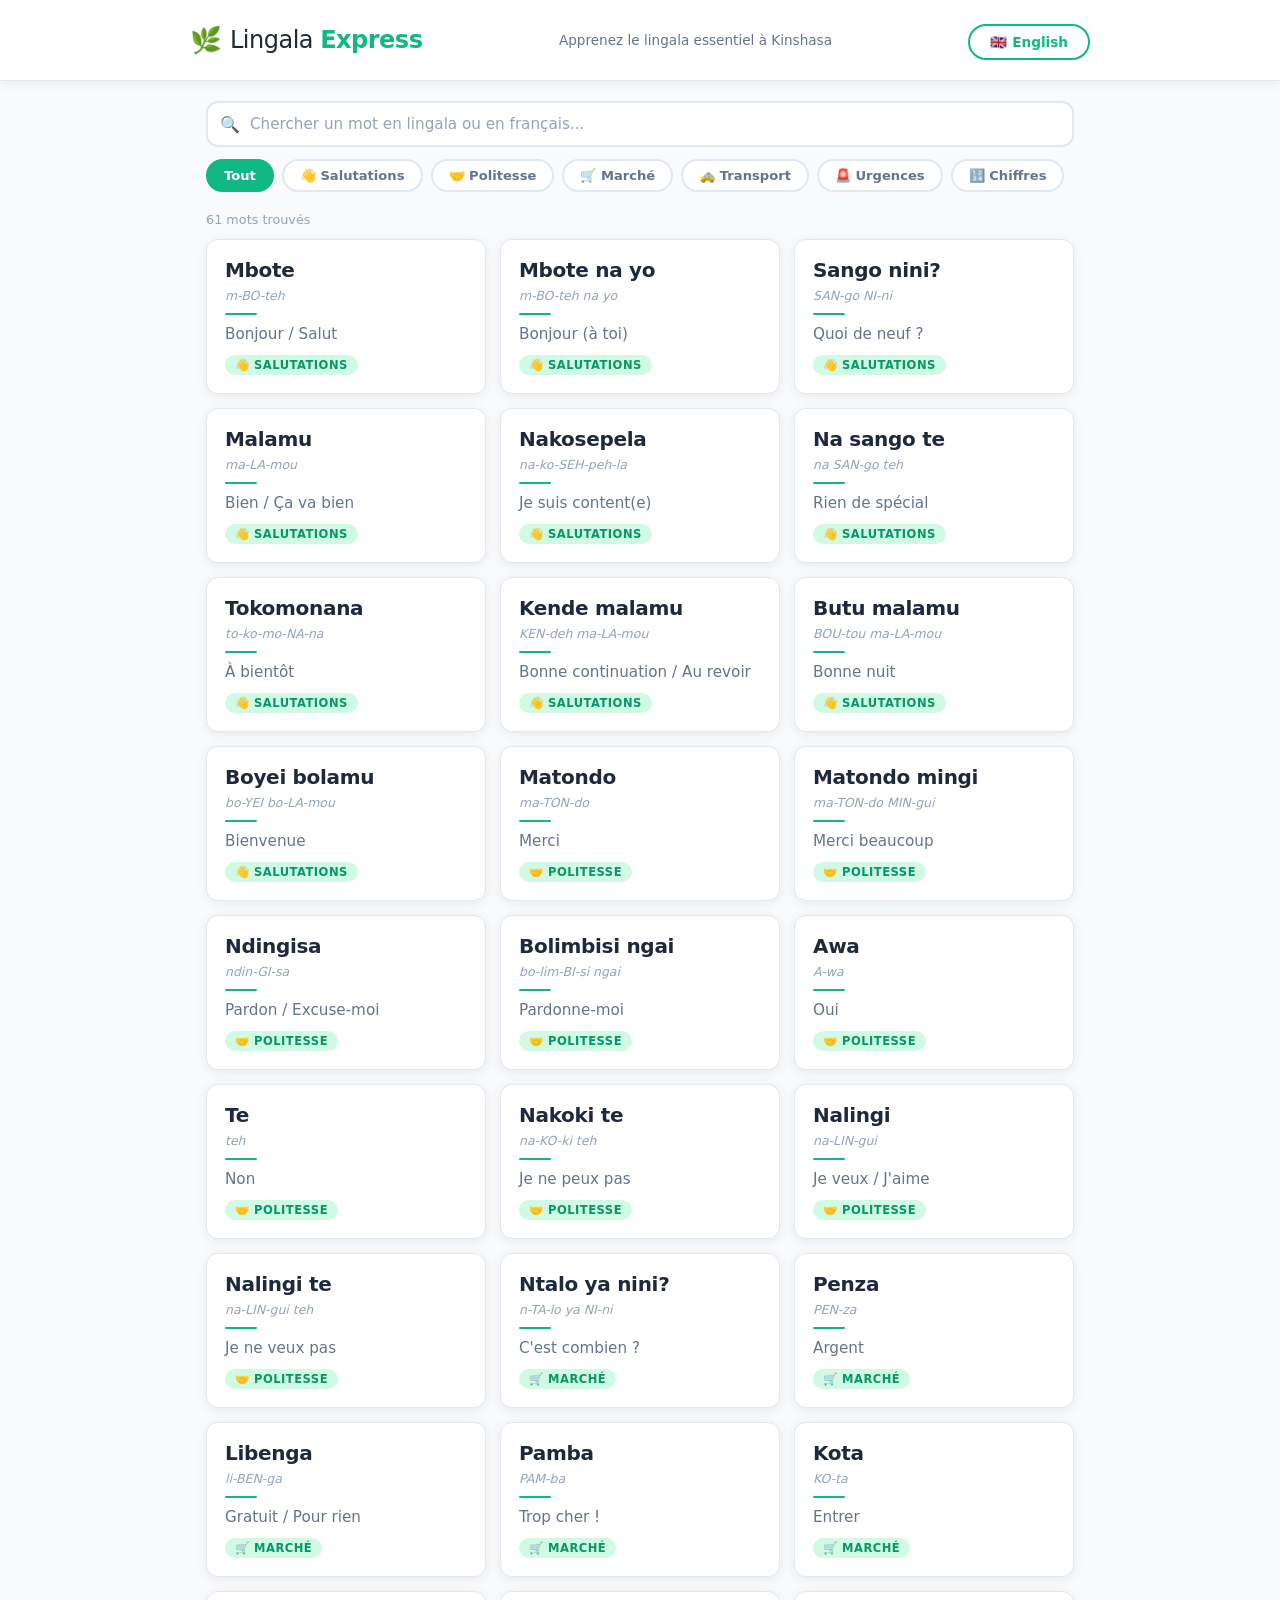
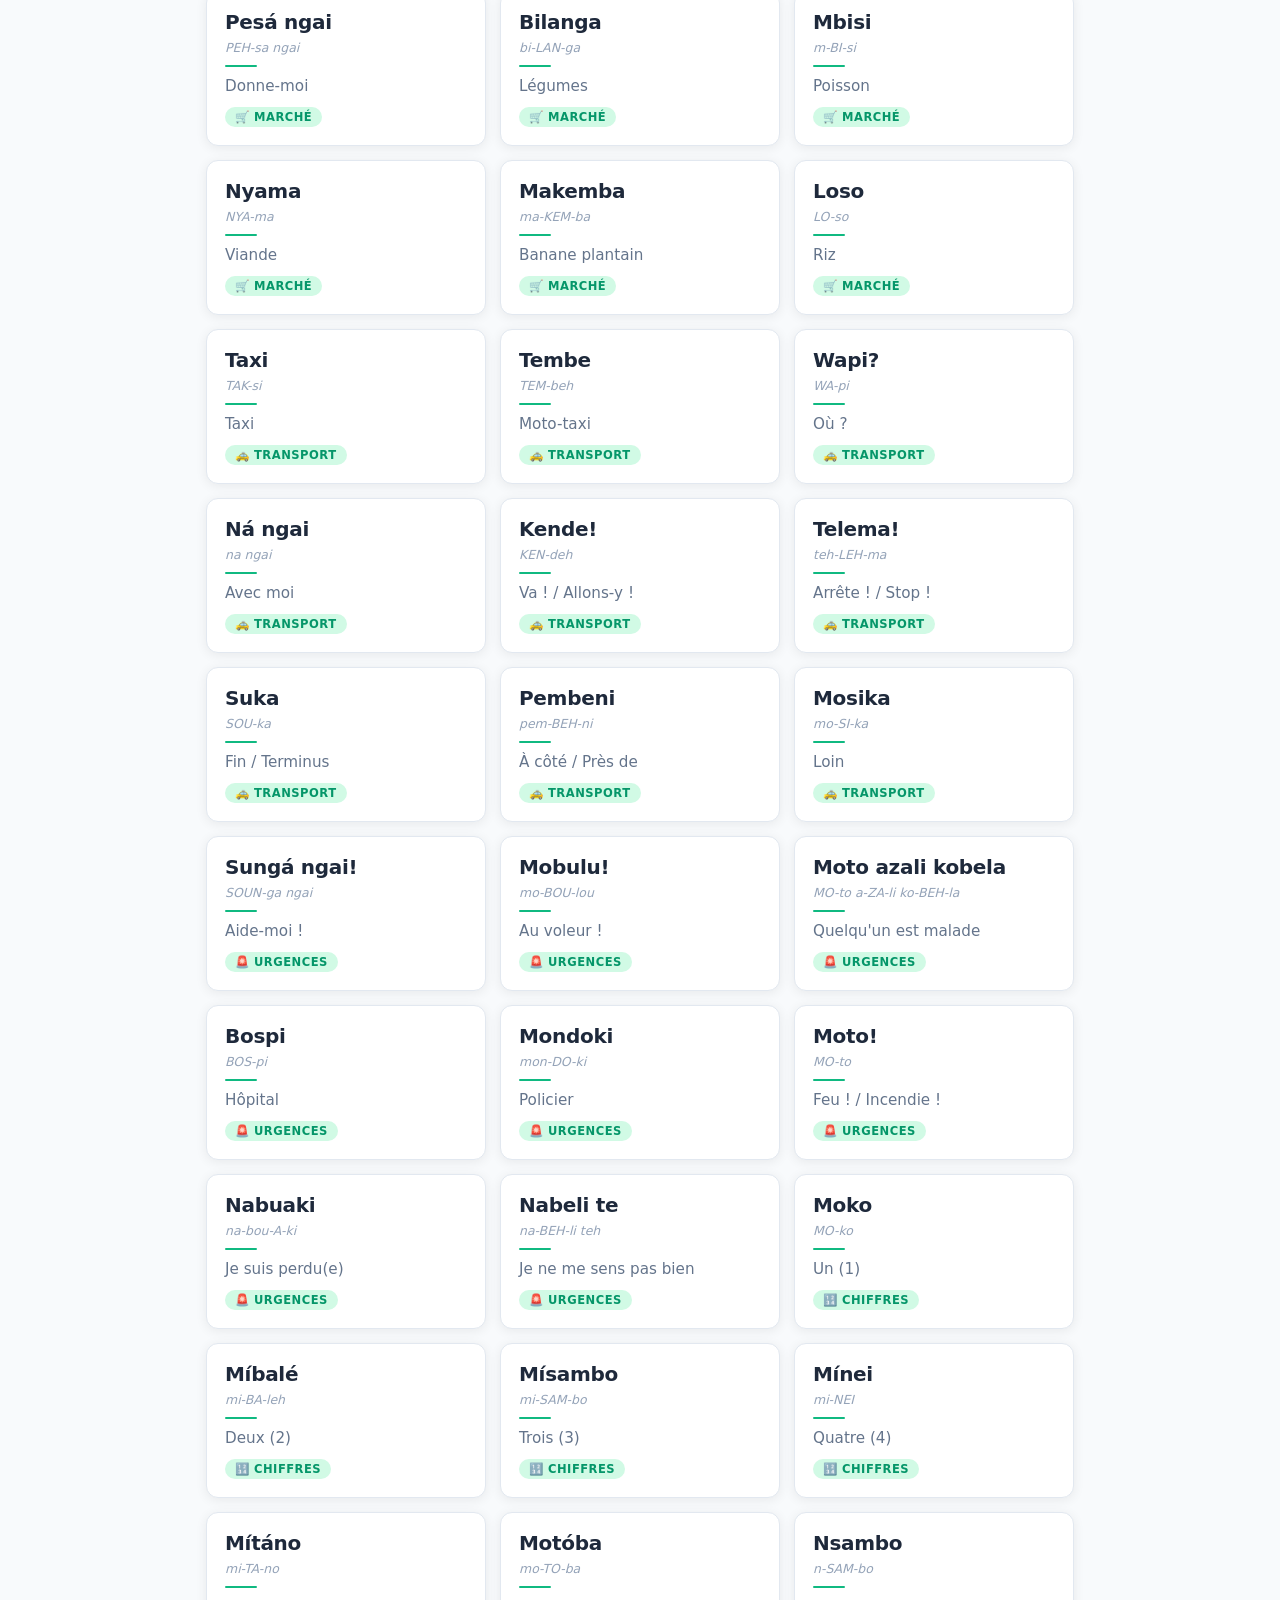
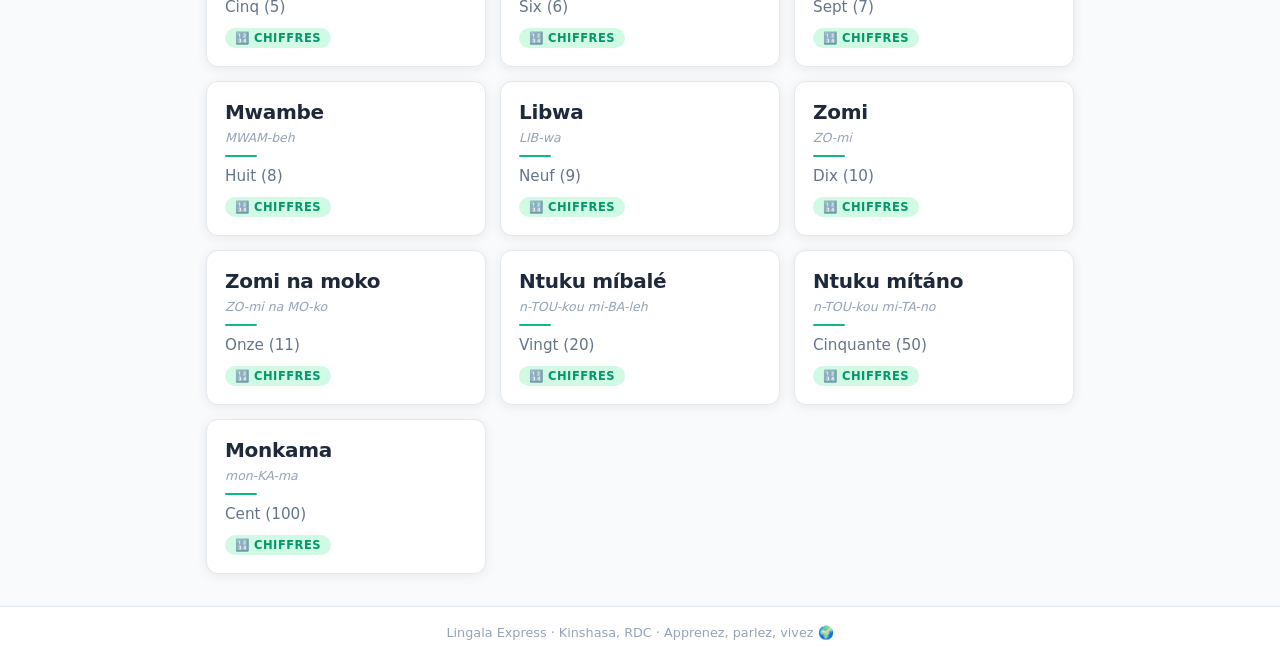
==== index.html @ 42c3144f "Add files via upload" ====
<!DOCTYPE html>
<html lang="fr">
<head>
  <meta charset="UTF-8" />
  <meta name="viewport" content="width=device-width, initial-scale=1.0" />
  <title>Lingala Express</title>
  <link rel="stylesheet" href="style.css" />
</head>
<body>

  <!-- ═══ EN-TÊTE ═══ -->
  <header>
    <div class="header-inner">
      <div class="logo">
        <span class="logo-icon">🌿</span>
        <span class="logo-text">Lingala <strong>Express</strong></span>
      </div>
      <p class="tagline" id="tagline">Apprenez le lingala essentiel à Kinshasa</p>
      <!-- Bouton bascule de langue -->
      <button class="lang-toggle" id="langToggle" onclick="toggleLanguage()">
        <span id="langLabel">🇫🇷 Français</span>
      </button>
    </div>
  </header>

  <!-- ═══ BARRE DE RECHERCHE ═══ -->
  <section class="search-section">
    <div class="search-wrapper">
      <span class="search-icon">🔍</span>
      <input
        type="text"
        id="searchInput"
        placeholder="Chercher un mot en lingala ou en français..."
        oninput="filterCards()"
      />
    </div>
  </section>

  <!-- ═══ FILTRES CATÉGORIES ═══ -->
  <section class="categories-section">
    <div class="categories-scroll">
      <button class="cat-btn active" data-cat="all" onclick="selectCategory(this)">
        Tout
      </button>
      <button class="cat-btn" data-cat="salutations" onclick="selectCategory(this)">
        👋 Salutations
      </button>
      <button class="cat-btn" data-cat="politesse" onclick="selectCategory(this)">
        🤝 Politesse
      </button>
      <button class="cat-btn" data-cat="marche" onclick="selectCategory(this)">
        🛒 Marché
      </button>
      <button class="cat-btn" data-cat="transport" onclick="selectCategory(this)">
        🚕 Transport
      </button>
      <button class="cat-btn" data-cat="urgences" onclick="selectCategory(this)">
        🚨 Urgences
      </button>
      <button class="cat-btn" data-cat="chiffres" onclick="selectCategory(this)">
        🔢 Chiffres
      </button>
    </div>
  </section>

  <!-- ═══ COMPTEUR ═══ -->
  <div class="results-count">
    <span id="resultsCount"></span>
  </div>

  <!-- ═══ GRILLE DE CARTES ═══ -->
  <main>
    <div class="cards-grid" id="cardsGrid">
      <!-- Les cartes sont générées par script.js -->
    </div>

    <!-- Message si aucun résultat -->
    <div class="no-results" id="noResults" style="display:none;">
      <span>😕</span>
      <p id="noResultsText">Aucun mot trouvé. Essayez une autre recherche.</p>
    </div>
  </main>

  <!-- ═══ PIED DE PAGE ═══ -->
  <footer>
    <p id="footerText">Lingala Express · Kinshasa, RDC · Apprenez, parlez, vivez 🌍</p>
  </footer>

  <!-- Scripts (data.js doit être chargé avant script.js) -->
  <script src="data.js"></script>
  <script src="script.js"></script>

</body>
</html>
---- style.css ----
/* ══════════════════════════════════════════════
   style.css — Lingala Express
   Design : moderne, épuré, mobile-first
   Accent : vert émeraude (#10b981)
══════════════════════════════════════════════ */

/* ─── RESET & BASE ─────────────────────────── */
*, *::before, *::after {
  box-sizing: border-box;
  margin: 0;
  padding: 0;
}

:root {
  --green:       #10b981;
  --green-dark:  #059669;
  --green-light: #d1fae5;
  --bg:          #f8fafc;
  --surface:     #ffffff;
  --border:      #e2e8f0;
  --text-main:   #1e293b;
  --text-sub:    #64748b;
  --text-light:  #94a3b8;
  --radius:      12px;
  --shadow:      0 2px 12px rgba(0,0,0,0.07);
  --shadow-hover:0 6px 24px rgba(0,0,0,0.12);
  --font: 'Segoe UI', system-ui, -apple-system, sans-serif;
}

html { font-size: 16px; scroll-behavior: smooth; }

body {
  font-family: var(--font);
  background: var(--bg);
  color: var(--text-main);
  min-height: 100vh;
  display: flex;
  flex-direction: column;
}

/* ─── EN-TÊTE ───────────────────────────────── */
header {
  background: var(--surface);
  border-bottom: 1px solid var(--border);
  padding: 20px 16px;
  position: sticky;
  top: 0;
  z-index: 100;
  box-shadow: var(--shadow);
}

.header-inner {
  max-width: 900px;
  margin: 0 auto;
  display: flex;
  flex-direction: column;
  align-items: center;
  gap: 8px;
}

.logo {
  display: flex;
  align-items: center;
  gap: 8px;
}

.logo-icon { font-size: 1.6rem; }

.logo-text {
  font-size: 1.5rem;
  color: var(--text-main);
  letter-spacing: -0.5px;
}

.logo-text strong { color: var(--green); }

.tagline {
  font-size: 0.85rem;
  color: var(--text-sub);
  text-align: center;
}

/* Bouton bascule langue */
.lang-toggle {
  margin-top: 4px;
  padding: 8px 20px;
  border: 2px solid var(--green);
  border-radius: 999px;
  background: transparent;
  color: var(--green);
  font-size: 0.85rem;
  font-weight: 600;
  cursor: pointer;
  transition: all 0.2s ease;
  font-family: var(--font);
}

.lang-toggle:hover {
  background: var(--green);
  color: white;
}

/* ─── RECHERCHE ─────────────────────────────── */
.search-section {
  padding: 20px 16px 12px;
  max-width: 900px;
  margin: 0 auto;
  width: 100%;
}

.search-wrapper {
  position: relative;
  display: flex;
  align-items: center;
}

.search-icon {
  position: absolute;
  left: 14px;
  font-size: 1rem;
  pointer-events: none;
}

#searchInput {
  width: 100%;
  padding: 12px 16px 12px 42px;
  border: 2px solid var(--border);
  border-radius: var(--radius);
  font-size: 0.95rem;
  font-family: var(--font);
  color: var(--text-main);
  background: var(--surface);
  transition: border-color 0.2s;
  outline: none;
}

#searchInput::placeholder { color: var(--text-light); }

#searchInput:focus { border-color: var(--green); }

/* ─── CATÉGORIES ────────────────────────────── */
.categories-section {
  padding: 0 16px 16px;
  max-width: 900px;
  margin: 0 auto;
  width: 100%;
}

.categories-scroll {
  display: flex;
  gap: 8px;
  overflow-x: auto;
  padding-bottom: 4px;
  scrollbar-width: none;
}

.categories-scroll::-webkit-scrollbar { display: none; }

.cat-btn {
  padding: 7px 16px;
  border: 2px solid var(--border);
  border-radius: 999px;
  background: var(--surface);
  color: var(--text-sub);
  font-size: 0.82rem;
  font-weight: 600;
  cursor: pointer;
  white-space: nowrap;
  transition: all 0.2s ease;
  font-family: var(--font);
  flex-shrink: 0;
}

.cat-btn:hover {
  border-color: var(--green);
  color: var(--green);
}

.cat-btn.active {
  background: var(--green);
  border-color: var(--green);
  color: white;
}

/* ─── COMPTEUR RÉSULTATS ────────────────────── */
.results-count {
  max-width: 900px;
  margin: 0 auto;
  width: 100%;
  padding: 0 16px 12px;
  font-size: 0.8rem;
  color: var(--text-light);
}

/* ─── GRILLE DE CARTES ──────────────────────── */
main {
  flex: 1;
  padding: 0 16px 32px;
  max-width: 900px;
  margin: 0 auto;
  width: 100%;
}

.cards-grid {
  display: grid;
  grid-template-columns: repeat(auto-fill, minmax(250px, 1fr));
  gap: 14px;
}

/* ─── CARTE ─────────────────────────────────── */
.card {
  background: var(--surface);
  border: 1px solid var(--border);
  border-radius: var(--radius);
  padding: 18px;
  box-shadow: var(--shadow);
  transition: transform 0.18s ease, box-shadow 0.18s ease;
  cursor: default;
  display: flex;
  flex-direction: column;
  gap: 6px;
}

.card:hover {
  transform: translateY(-3px);
  box-shadow: var(--shadow-hover);
}

.card-lingala {
  font-size: 1.25rem;
  font-weight: 700;
  color: var(--text-main);
  letter-spacing: -0.3px;
}

.card-phonetic {
  font-size: 0.78rem;
  color: var(--text-light);
  font-style: italic;
}

.card-divider {
  width: 32px;
  height: 2px;
  background: var(--green);
  border-radius: 2px;
  margin: 4px 0;
}

.card-translation {
  font-size: 0.95rem;
  color: var(--text-sub);
  font-weight: 500;
}

.card-category-badge {
  display: inline-block;
  margin-top: 6px;
  padding: 3px 10px;
  background: var(--green-light);
  color: var(--green-dark);
  border-radius: 999px;
  font-size: 0.72rem;
  font-weight: 600;
  text-transform: uppercase;
  letter-spacing: 0.5px;
  width: fit-content;
}

/* ─── AUCUN RÉSULTAT ────────────────────────── */
.no-results {
  text-align: center;
  padding: 60px 20px;
  color: var(--text-light);
  display: flex;
  flex-direction: column;
  align-items: center;
  gap: 12px;
}

.no-results span { font-size: 2.5rem; }
.no-results p { font-size: 0.95rem; }

/* ─── PIED DE PAGE ──────────────────────────── */
footer {
  background: var(--surface);
  border-top: 1px solid var(--border);
  text-align: center;
  padding: 18px 16px;
  font-size: 0.8rem;
  color: var(--text-light);
}

/* ─── RESPONSIVE ────────────────────────────── */
@media (max-width: 480px) {
  .logo-text { font-size: 1.3rem; }

  .cards-grid {
    grid-template-columns: 1fr;
  }

  .card-lingala { font-size: 1.1rem; }
}

@media (min-width: 640px) {
  .header-inner {
    flex-direction: row;
    justify-content: space-between;
    flex-wrap: wrap;
    gap: 12px;
  }

  .tagline { text-align: left; }
}
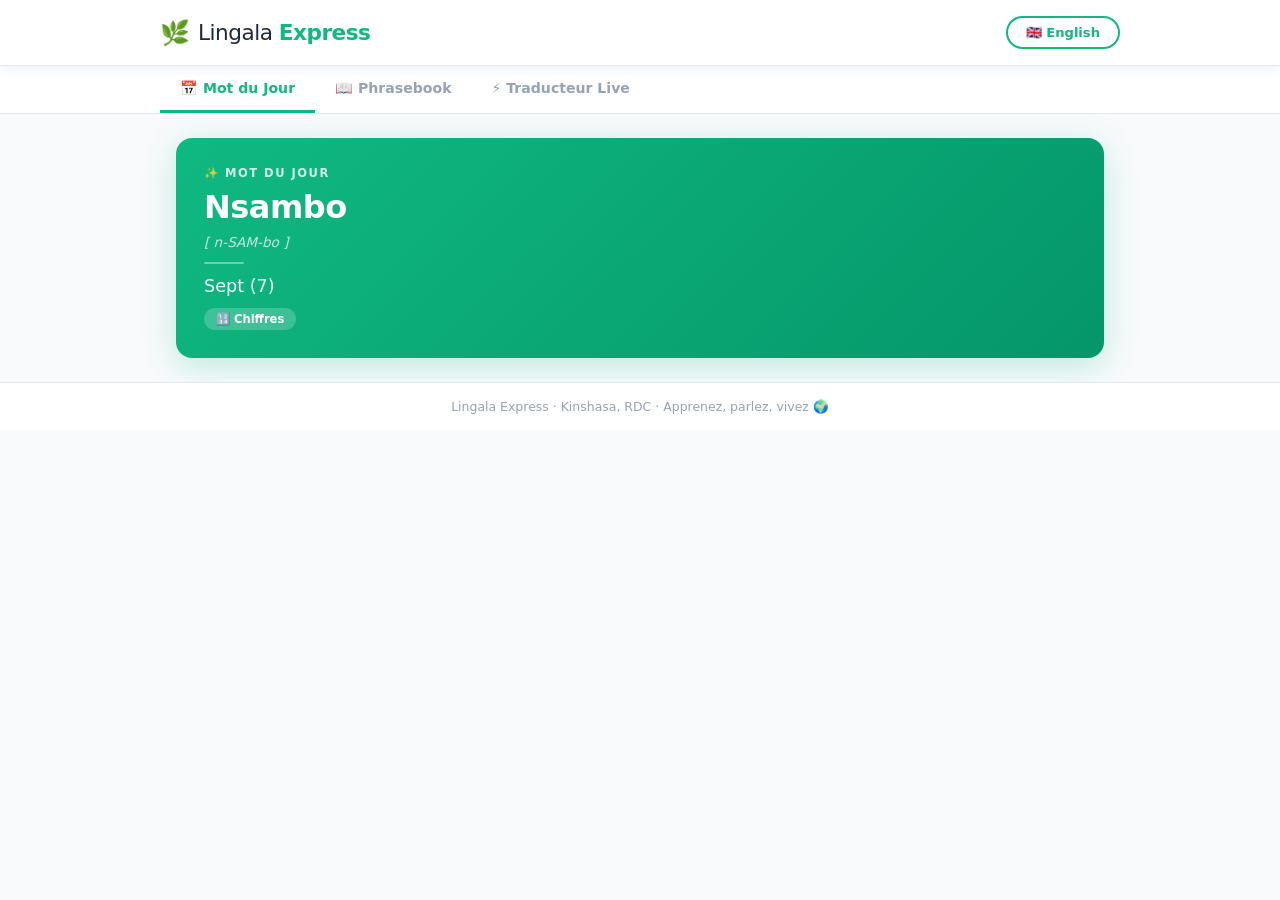
==== commit ed41dc33: "Add files via upload" ====
--- a/index.html
+++ b/index.html
@@ -15,78 +15,131 @@
         <span class="logo-icon">🌿</span>
         <span class="logo-text">Lingala <strong>Express</strong></span>
       </div>
-      <p class="tagline" id="tagline">Apprenez le lingala essentiel à Kinshasa</p>
-      <!-- Bouton bascule de langue -->
-      <button class="lang-toggle" id="langToggle" onclick="toggleLanguage()">
-        <span id="langLabel">🇫🇷 Français</span>
+      <button class="lang-toggle" onclick="toggleLanguage()">
+        <span id="langLabel">🇬🇧 English</span>
       </button>
     </div>
   </header>
 
-  <!-- ═══ BARRE DE RECHERCHE ═══ -->
-  <section class="search-section">
-    <div class="search-wrapper">
-      <span class="search-icon">🔍</span>
-      <input
-        type="text"
-        id="searchInput"
-        placeholder="Chercher un mot en lingala ou en français..."
-        oninput="filterCards()"
-      />
+  <!-- ═══ NAVIGATION PAR ONGLETS ═══ -->
+  <div class="tabs-bar">
+    <div class="tabs-inner">
+      <button class="tab-btn active" id="tab-wod"    onclick="switchTab('wod', this)">📅 Mot du Jour</button>
+      <button class="tab-btn"        id="tab-phrase" onclick="switchTab('phrase', this)">📖 Phrasebook</button>
+      <button class="tab-btn"        id="tab-trad"   onclick="switchTab('trad', this)">⚡ Traducteur Live</button>
     </div>
-  </section>
-
-  <!-- ═══ FILTRES CATÉGORIES ═══ -->
-  <section class="categories-section">
-    <div class="categories-scroll">
-      <button class="cat-btn active" data-cat="all" onclick="selectCategory(this)">
-        Tout
-      </button>
-      <button class="cat-btn" data-cat="salutations" onclick="selectCategory(this)">
-        👋 Salutations
-      </button>
-      <button class="cat-btn" data-cat="politesse" onclick="selectCategory(this)">
-        🤝 Politesse
-      </button>
-      <button class="cat-btn" data-cat="marche" onclick="selectCategory(this)">
-        🛒 Marché
-      </button>
-      <button class="cat-btn" data-cat="transport" onclick="selectCategory(this)">
-        🚕 Transport
-      </button>
-      <button class="cat-btn" data-cat="urgences" onclick="selectCategory(this)">
-        🚨 Urgences
-      </button>
-      <button class="cat-btn" data-cat="chiffres" onclick="selectCategory(this)">
-        🔢 Chiffres
-      </button>
-    </div>
-  </section>
-
-  <!-- ═══ COMPTEUR ═══ -->
-  <div class="results-count">
-    <span id="resultsCount"></span>
   </div>
 
-  <!-- ═══ GRILLE DE CARTES ═══ -->
-  <main>
-    <div class="cards-grid" id="cardsGrid">
-      <!-- Les cartes sont générées par script.js -->
+  <!-- ═══ ONGLET 1 : MOT DU JOUR ═══ -->
+  <div class="tab-content active" id="content-wod">
+    <div class="wod-section">
+      <div class="wod-card" id="wodCard">
+        <!-- Rempli par script.js -->
+      </div>
     </div>
+  </div>
 
-    <!-- Message si aucun résultat -->
-    <div class="no-results" id="noResults" style="display:none;">
-      <span>😕</span>
-      <p id="noResultsText">Aucun mot trouvé. Essayez une autre recherche.</p>
+  <!-- ═══ ONGLET 2 : PHRASEBOOK ═══ -->
+  <div class="tab-content" id="content-phrase">
+    <section class="search-section">
+      <div class="search-wrapper">
+        <span class="search-icon">🔍</span>
+        <input type="text" id="searchInput"
+          placeholder="Chercher un mot en lingala ou en français..."
+          oninput="filterCards()" />
+      </div>
+    </section>
+
+    <section class="categories-section">
+      <div class="categories-scroll">
+        <button class="cat-btn active" data-cat="all"         onclick="selectCategory(this)">Tout</button>
+        <button class="cat-btn"        data-cat="salutations" onclick="selectCategory(this)">👋 Salutations</button>
+        <button class="cat-btn"        data-cat="politesse"   onclick="selectCategory(this)">🤝 Politesse</button>
+        <button class="cat-btn"        data-cat="marche"      onclick="selectCategory(this)">🛒 Marché</button>
+        <button class="cat-btn"        data-cat="transport"   onclick="selectCategory(this)">🚕 Transport</button>
+        <button class="cat-btn"        data-cat="urgences"    onclick="selectCategory(this)">🚨 Urgences</button>
+        <button class="cat-btn"        data-cat="chiffres"    onclick="selectCategory(this)">🔢 Chiffres</button>
+      </div>
+    </section>
+
+    <div class="results-count"><span id="resultsCount"></span></div>
+
+    <main>
+      <div class="cards-grid" id="cardsGrid"></div>
+      <div class="no-results" id="noResults" style="display:none;">
+        <span>😕</span>
+        <p id="noResultsText">Aucun mot trouvé. Essayez une autre recherche.</p>
+      </div>
+    </main>
+  </div>
+
+  <!-- ═══ ONGLET 3 : TRADUCTEUR LIVE ═══ -->
+  <div class="tab-content" id="content-trad">
+    <div class="translator-section">
+      <div class="translator-card">
+
+        <div class="translator-header">
+          <h2 id="tradTitle">⚡ Traducteur en direct → Lingala</h2>
+          <span class="api-badge">MyMemory API</span>
+        </div>
+
+        <div class="translator-controls">
+          <div class="lang-select-group">
+            <label id="tradLangLabel">Traduire depuis :</label>
+            <select class="lang-select" id="sourceLang">
+              <option value="fr">Français</option>
+              <option value="en">English</option>
+            </select>
+          </div>
+        </div>
+
+        <div class="translator-input-row">
+          <input type="text" id="translateInput"
+            placeholder="Entrez un mot ou une phrase..."
+            onkeydown="if(event.key==='Enter') translate()" />
+          <button class="btn-translate" id="translateBtn" onclick="translate()">
+            <span id="translateBtnText">Traduire</span>
+          </button>
+        </div>
+
+        <!-- Spinner de chargement -->
+        <div class="spinner-wrap" id="spinnerWrap">
+          <div class="spinner"></div>
+          <span id="loadingText">Interrogation de MyMemory API...</span>
+        </div>
+
+        <!-- Résultat -->
+        <div class="translation-result" id="translationResult">
+          <div class="result-box" id="resultBox">
+            <div class="result-label" id="resultLabel">Traduction en lingala</div>
+            <div id="resultContent"></div>
+            <div class="result-meta" id="resultMeta"></div>
+          </div>
+        </div>
+
+        <!-- Note sur la source API -->
+        <div class="api-info" id="apiInfo">
+          <strong>Source :</strong> MyMemory (mymemory.translated.net) — dictionnaire collaboratif multilingue.
+          Les traductions proviennent de mémoires de traduction humaines.
+          <br>⚠️ La qualité peut varier pour des mots très spécifiques ou du jargon local.
+        </div>
+
+        <!-- Historique -->
+        <div class="history-section" id="historySection" style="display:none;">
+          <div class="history-title" id="historyTitle">Traductions récentes</div>
+          <div class="history-list" id="historyList"></div>
+        </div>
+
+      </div>
     </div>
-  </main>
+  </div>
 
   <!-- ═══ PIED DE PAGE ═══ -->
   <footer>
     <p id="footerText">Lingala Express · Kinshasa, RDC · Apprenez, parlez, vivez 🌍</p>
   </footer>
 
-  <!-- Scripts (data.js doit être chargé avant script.js) -->
+  <!-- Scripts : data.js doit être chargé avant script.js -->
   <script src="data.js"></script>
   <script src="script.js"></script>
 
--- a/style.css
+++ b/style.css
@@ -1,29 +1,30 @@
 /* ══════════════════════════════════════════════
-   style.css — Lingala Express
+   style.css — Lingala Express v2
    Design : moderne, épuré, mobile-first
-   Accent : vert émeraude (#10b981)
+   Accent : vert émeraude + bleu pour le traducteur
 ══════════════════════════════════════════════ */
 
-/* ─── RESET & BASE ─────────────────────────── */
-*, *::before, *::after {
-  box-sizing: border-box;
-  margin: 0;
-  padding: 0;
-}
+/* ─── RESET & VARIABLES ─────────────────────── */
+*, *::before, *::after { box-sizing: border-box; margin: 0; padding: 0; }
 
 :root {
-  --green:       #10b981;
-  --green-dark:  #059669;
-  --green-light: #d1fae5;
-  --bg:          #f8fafc;
-  --surface:     #ffffff;
-  --border:      #e2e8f0;
-  --text-main:   #1e293b;
-  --text-sub:    #64748b;
-  --text-light:  #94a3b8;
-  --radius:      12px;
-  --shadow:      0 2px 12px rgba(0,0,0,0.07);
-  --shadow-hover:0 6px 24px rgba(0,0,0,0.12);
+  --green:        #10b981;
+  --green-dark:   #059669;
+  --green-light:  #d1fae5;
+  --blue:         #3b82f6;
+  --blue-light:   #dbeafe;
+  --amber-light:  #fef3c7;
+  --bg:           #f8fafc;
+  --surface:      #ffffff;
+  --border:       #e2e8f0;
+  --text-main:    #1e293b;
+  --text-sub:     #64748b;
+  --text-light:   #94a3b8;
+  --red:          #ef4444;
+  --red-light:    #fee2e2;
+  --radius:       12px;
+  --shadow:       0 2px 12px rgba(0,0,0,0.07);
+  --shadow-hover: 0 6px 24px rgba(0,0,0,0.12);
   --font: 'Segoe UI', system-ui, -apple-system, sans-serif;
 }
 
@@ -42,85 +43,119 @@
 header {
   background: var(--surface);
   border-bottom: 1px solid var(--border);
-  padding: 20px 16px;
+  padding: 16px;
   position: sticky;
   top: 0;
   z-index: 100;
   box-shadow: var(--shadow);
 }
-
 .header-inner {
-  max-width: 900px;
-  margin: 0 auto;
-  display: flex;
-  flex-direction: column;
-  align-items: center;
-  gap: 8px;
-}
-
-.logo {
-  display: flex;
-  align-items: center;
-  gap: 8px;
-}
-
-.logo-icon { font-size: 1.6rem; }
-
-.logo-text {
-  font-size: 1.5rem;
-  color: var(--text-main);
-  letter-spacing: -0.5px;
-}
-
+  max-width: 960px;
+  margin: 0 auto;
+  display: flex;
+  align-items: center;
+  justify-content: space-between;
+  gap: 12px;
+  flex-wrap: wrap;
+}
+.logo { display: flex; align-items: center; gap: 8px; }
+.logo-icon { font-size: 1.5rem; }
+.logo-text { font-size: 1.35rem; color: var(--text-main); letter-spacing: -0.5px; }
 .logo-text strong { color: var(--green); }
 
-.tagline {
-  font-size: 0.85rem;
-  color: var(--text-sub);
-  text-align: center;
-}
-
-/* Bouton bascule langue */
 .lang-toggle {
-  margin-top: 4px;
-  padding: 8px 20px;
+  padding: 7px 18px;
   border: 2px solid var(--green);
   border-radius: 999px;
   background: transparent;
   color: var(--green);
-  font-size: 0.85rem;
+  font-size: 0.82rem;
+  font-weight: 700;
+  cursor: pointer;
+  transition: all 0.2s;
+  font-family: var(--font);
+  white-space: nowrap;
+}
+.lang-toggle:hover { background: var(--green); color: white; }
+
+/* ─── NAVIGATION PAR ONGLETS ────────────────── */
+.tabs-bar {
+  background: var(--surface);
+  border-bottom: 1px solid var(--border);
+  padding: 0 16px;
+}
+.tabs-inner {
+  max-width: 960px;
+  margin: 0 auto;
+  display: flex;
+}
+.tab-btn {
+  padding: 14px 20px;
+  border: none;
+  border-bottom: 3px solid transparent;
+  background: transparent;
+  color: var(--text-light);
+  font-size: 0.88rem;
   font-weight: 600;
   cursor: pointer;
-  transition: all 0.2s ease;
-  font-family: var(--font);
-}
-
-.lang-toggle:hover {
-  background: var(--green);
+  transition: all 0.2s;
+  font-family: var(--font);
+  white-space: nowrap;
+}
+.tab-btn:hover { color: var(--text-sub); }
+.tab-btn.active { color: var(--green); border-bottom-color: var(--green); }
+
+/* ─── VISIBILITÉ DES ONGLETS ────────────────── */
+.tab-content { display: none; }
+.tab-content.active { display: block; }
+
+/* ─── MOT DU JOUR ───────────────────────────── */
+.wod-section {
+  max-width: 960px;
+  margin: 24px auto;
+  padding: 0 16px;
+}
+.wod-card {
+  background: linear-gradient(135deg, var(--green) 0%, var(--green-dark) 100%);
+  border-radius: 16px;
+  padding: 28px;
   color: white;
-}
-
-/* ─── RECHERCHE ─────────────────────────────── */
+  display: flex;
+  flex-direction: column;
+  gap: 8px;
+  box-shadow: 0 8px 32px rgba(16,185,129,0.25);
+}
+.wod-label {
+  font-size: 0.72rem;
+  font-weight: 700;
+  letter-spacing: 1.5px;
+  text-transform: uppercase;
+  opacity: 0.8;
+}
+.wod-lingala  { font-size: 2rem; font-weight: 800; letter-spacing: -0.5px; }
+.wod-phonetic { font-size: 0.85rem; opacity: 0.75; font-style: italic; }
+.wod-divider  { width: 40px; height: 2px; background: rgba(255,255,255,0.4); border-radius: 2px; margin: 4px 0; }
+.wod-translation { font-size: 1.1rem; font-weight: 500; opacity: 0.95; }
+.wod-category {
+  display: inline-block;
+  margin-top: 4px;
+  padding: 4px 12px;
+  background: rgba(255,255,255,0.2);
+  border-radius: 999px;
+  font-size: 0.72rem;
+  font-weight: 700;
+  width: fit-content;
+}
+
+/* ─── PHRASEBOOK — RECHERCHE ────────────────── */
 .search-section {
   padding: 20px 16px 12px;
-  max-width: 900px;
+  max-width: 960px;
   margin: 0 auto;
   width: 100%;
 }
-
-.search-wrapper {
-  position: relative;
-  display: flex;
-  align-items: center;
-}
-
-.search-icon {
-  position: absolute;
-  left: 14px;
-  font-size: 1rem;
-  pointer-events: none;
-}
-
+.search-wrapper { position: relative; display: flex; align-items: center; }
+.search-icon { position: absolute; left: 14px; font-size: 1rem; pointer-events: none; }
 #searchInput {
   width: 100%;
   padding: 12px 16px 12px 42px;
@@ -130,22 +165,19 @@
   font-family: var(--font);
   color: var(--text-main);
   background: var(--surface);
+  outline: none;
   transition: border-color 0.2s;
-  outline: none;
-}
-
+}
 #searchInput::placeholder { color: var(--text-light); }
-
 #searchInput:focus { border-color: var(--green); }
 
-/* ─── CATÉGORIES ────────────────────────────── */
+/* ─── PHRASEBOOK — CATÉGORIES ───────────────── */
 .categories-section {
-  padding: 0 16px 16px;
-  max-width: 900px;
+  padding: 0 16px 14px;
+  max-width: 960px;
   margin: 0 auto;
   width: 100%;
 }
-
 .categories-scroll {
   display: flex;
   gap: 8px;
@@ -153,9 +185,7 @@
   padding-bottom: 4px;
   scrollbar-width: none;
 }
-
 .categories-scroll::-webkit-scrollbar { display: none; }
-
 .cat-btn {
   padding: 7px 16px;
   border: 2px solid var(--border);
@@ -166,108 +196,65 @@
   font-weight: 600;
   cursor: pointer;
   white-space: nowrap;
-  transition: all 0.2s ease;
+  transition: all 0.2s;
   font-family: var(--font);
   flex-shrink: 0;
 }
-
-.cat-btn:hover {
-  border-color: var(--green);
-  color: var(--green);
-}
-
-.cat-btn.active {
-  background: var(--green);
-  border-color: var(--green);
-  color: white;
-}
-
-/* ─── COMPTEUR RÉSULTATS ────────────────────── */
+.cat-btn:hover  { border-color: var(--green); color: var(--green); }
+.cat-btn.active { background: var(--green); border-color: var(--green); color: white; }
+
 .results-count {
-  max-width: 900px;
+  max-width: 960px;
   margin: 0 auto;
   width: 100%;
-  padding: 0 16px 12px;
-  font-size: 0.8rem;
+  padding: 0 16px 10px;
+  font-size: 0.78rem;
   color: var(--text-light);
 }
 
-/* ─── GRILLE DE CARTES ──────────────────────── */
+/* ─── PHRASEBOOK — GRILLE DE CARTES ─────────── */
 main {
   flex: 1;
-  padding: 0 16px 32px;
-  max-width: 900px;
+  padding: 0 16px 40px;
+  max-width: 960px;
   margin: 0 auto;
   width: 100%;
 }
-
 .cards-grid {
   display: grid;
-  grid-template-columns: repeat(auto-fill, minmax(250px, 1fr));
+  grid-template-columns: repeat(auto-fill, minmax(240px, 1fr));
   gap: 14px;
 }
-
-/* ─── CARTE ─────────────────────────────────── */
 .card {
   background: var(--surface);
   border: 1px solid var(--border);
   border-radius: var(--radius);
   padding: 18px;
   box-shadow: var(--shadow);
-  transition: transform 0.18s ease, box-shadow 0.18s ease;
-  cursor: default;
+  transition: transform 0.18s, box-shadow 0.18s;
   display: flex;
   flex-direction: column;
-  gap: 6px;
-}
-
-.card:hover {
-  transform: translateY(-3px);
-  box-shadow: var(--shadow-hover);
-}
-
-.card-lingala {
-  font-size: 1.25rem;
-  font-weight: 700;
-  color: var(--text-main);
-  letter-spacing: -0.3px;
-}
-
-.card-phonetic {
-  font-size: 0.78rem;
-  color: var(--text-light);
-  font-style: italic;
-}
-
-.card-divider {
-  width: 32px;
-  height: 2px;
-  background: var(--green);
-  border-radius: 2px;
-  margin: 4px 0;
-}
-
-.card-translation {
-  font-size: 0.95rem;
-  color: var(--text-sub);
-  font-weight: 500;
-}
-
-.card-category-badge {
+  gap: 5px;
+}
+.card:hover { transform: translateY(-3px); box-shadow: var(--shadow-hover); }
+.card-lingala    { font-size: 1.2rem; font-weight: 700; color: var(--text-main); }
+.card-phonetic   { font-size: 0.77rem; color: var(--text-light); font-style: italic; }
+.card-divider    { width: 28px; height: 2px; background: var(--green); border-radius: 2px; margin: 4px 0; }
+.card-translation{ font-size: 0.93rem; color: var(--text-sub); font-weight: 500; }
+.card-badge {
   display: inline-block;
   margin-top: 6px;
   padding: 3px 10px;
   background: var(--green-light);
   color: var(--green-dark);
   border-radius: 999px;
-  font-size: 0.72rem;
-  font-weight: 600;
+  font-size: 0.7rem;
+  font-weight: 700;
   text-transform: uppercase;
   letter-spacing: 0.5px;
   width: fit-content;
 }
 
-/* ─── AUCUN RÉSULTAT ────────────────────────── */
 .no-results {
   text-align: center;
   padding: 60px 20px;
@@ -277,38 +264,201 @@
   align-items: center;
   gap: 12px;
 }
-
 .no-results span { font-size: 2.5rem; }
-.no-results p { font-size: 0.95rem; }
+
+/* ─── TRADUCTEUR LIVE ───────────────────────── */
+.translator-section {
+  max-width: 960px;
+  margin: 0 auto;
+  padding: 24px 16px 40px;
+}
+.translator-card {
+  background: var(--surface);
+  border: 1px solid var(--border);
+  border-radius: 16px;
+  padding: 28px;
+  box-shadow: var(--shadow);
+}
+.translator-header {
+  display: flex;
+  align-items: center;
+  gap: 10px;
+  margin-bottom: 20px;
+  flex-wrap: wrap;
+}
+.translator-header h2 { font-size: 1.1rem; font-weight: 700; color: var(--text-main); }
+.api-badge {
+  padding: 3px 10px;
+  background: var(--blue-light);
+  color: var(--blue);
+  border-radius: 999px;
+  font-size: 0.7rem;
+  font-weight: 700;
+  text-transform: uppercase;
+  letter-spacing: 0.5px;
+}
+
+.translator-controls { display: flex; gap: 12px; margin-bottom: 16px; flex-wrap: wrap; }
+.lang-select-group {
+  display: flex;
+  align-items: center;
+  gap: 8px;
+  flex: 1;
+  min-width: 200px;
+}
+.lang-select-group label { font-size: 0.8rem; font-weight: 600; color: var(--text-sub); white-space: nowrap; }
+.lang-select {
+  padding: 8px 12px;
+  border: 2px solid var(--border);
+  border-radius: 8px;
+  font-size: 0.88rem;
+  font-family: var(--font);
+  color: var(--text-main);
+  background: var(--surface);
+  cursor: pointer;
+  outline: none;
+  transition: border-color 0.2s;
+}
+.lang-select:focus { border-color: var(--blue); }
+
+.translator-input-row { display: flex; gap: 10px; margin-bottom: 20px; }
+#translateInput {
+  flex: 1;
+  padding: 12px 16px;
+  border: 2px solid var(--border);
+  border-radius: var(--radius);
+  font-size: 0.95rem;
+  font-family: var(--font);
+  color: var(--text-main);
+  background: var(--surface);
+  outline: none;
+  transition: border-color 0.2s;
+}
+#translateInput::placeholder { color: var(--text-light); }
+#translateInput:focus { border-color: var(--blue); }
+#translateInput:disabled { opacity: 0.6; cursor: not-allowed; }
+
+.btn-translate {
+  padding: 12px 24px;
+  background: var(--blue);
+  color: white;
+  border: none;
+  border-radius: var(--radius);
+  font-size: 0.9rem;
+  font-weight: 700;
+  cursor: pointer;
+  font-family: var(--font);
+  transition: background 0.2s, transform 0.1s;
+  white-space: nowrap;
+}
+.btn-translate:hover   { background: #2563eb; }
+.btn-translate:active  { transform: scale(0.97); }
+.btn-translate:disabled{ opacity: 0.6; cursor: not-allowed; }
+
+/* ─── RÉSULTAT DE TRADUCTION ────────────────── */
+.translation-result { display: none; }
+.translation-result.visible { display: block; }
+
+.result-box { border-radius: var(--radius); padding: 20px; margin-bottom: 12px; }
+.result-box.success { background: var(--green-light); border: 1px solid #6ee7b7; }
+.result-box.error   { background: var(--red-light);   border: 1px solid #fca5a5; }
+
+.result-label {
+  font-size: 0.72rem;
+  font-weight: 700;
+  letter-spacing: 1px;
+  text-transform: uppercase;
+  color: var(--text-light);
+  margin-bottom: 8px;
+}
+.result-lingala    { font-size: 1.6rem; font-weight: 800; color: var(--green-dark); letter-spacing: -0.3px; }
+.result-error-text { font-size: 0.95rem; color: var(--red); font-weight: 500; }
+.result-meta       { margin-top: 8px; font-size: 0.78rem; color: var(--text-light); }
+
+.result-quality {
+  display: inline-block;
+  padding: 2px 8px;
+  border-radius: 999px;
+  font-size: 0.7rem;
+  font-weight: 700;
+  margin-top: 6px;
+}
+.quality-high { background: var(--green-light); color: var(--green-dark); }
+.quality-low  { background: var(--amber-light); color: #92400e; }
+
+/* ─── SPINNER ───────────────────────────────── */
+.spinner-wrap {
+  display: none;
+  align-items: center;
+  gap: 10px;
+  padding: 16px 0;
+  color: var(--text-sub);
+  font-size: 0.88rem;
+}
+.spinner-wrap.visible { display: flex; }
+.spinner {
+  width: 20px;
+  height: 20px;
+  border: 3px solid var(--border);
+  border-top-color: var(--blue);
+  border-radius: 50%;
+  animation: spin 0.7s linear infinite;
+}
+@keyframes spin { to { transform: rotate(360deg); } }
+
+/* ─── INFO API ──────────────────────────────── */
+.api-info {
+  padding: 14px 16px;
+  background: var(--blue-light);
+  border-radius: var(--radius);
+  border: 1px solid #bfdbfe;
+  font-size: 0.82rem;
+  color: #1e40af;
+  line-height: 1.6;
+}
+
+/* ─── HISTORIQUE ────────────────────────────── */
+.history-section { margin-top: 24px; }
+.history-title {
+  font-size: 0.82rem;
+  font-weight: 700;
+  color: var(--text-sub);
+  margin-bottom: 12px;
+  text-transform: uppercase;
+  letter-spacing: 0.5px;
+}
+.history-list { display: flex; flex-direction: column; gap: 8px; }
+.history-item {
+  display: flex;
+  justify-content: space-between;
+  align-items: center;
+  padding: 10px 14px;
+  background: var(--bg);
+  border: 1px solid var(--border);
+  border-radius: 8px;
+  font-size: 0.88rem;
+  gap: 12px;
+}
+.history-source  { color: var(--text-sub); flex: 1; }
+.history-arrow   { color: var(--text-light); font-size: 0.75rem; }
+.history-lingala { font-weight: 700; color: var(--green-dark); flex: 1; text-align: right; }
 
 /* ─── PIED DE PAGE ──────────────────────────── */
 footer {
   background: var(--surface);
   border-top: 1px solid var(--border);
   text-align: center;
-  padding: 18px 16px;
-  font-size: 0.8rem;
+  padding: 16px;
+  font-size: 0.78rem;
   color: var(--text-light);
 }
 
 /* ─── RESPONSIVE ────────────────────────────── */
 @media (max-width: 480px) {
-  .logo-text { font-size: 1.3rem; }
-
-  .cards-grid {
-    grid-template-columns: 1fr;
-  }
-
-  .card-lingala { font-size: 1.1rem; }
-}
-
-@media (min-width: 640px) {
-  .header-inner {
-    flex-direction: row;
-    justify-content: space-between;
-    flex-wrap: wrap;
-    gap: 12px;
-  }
-
-  .tagline { text-align: left; }
-}
+  .logo-text { font-size: 1.15rem; }
+  .cards-grid { grid-template-columns: 1fr; }
+  .translator-input-row { flex-direction: column; }
+  .btn-translate { width: 100%; }
+  .wod-lingala { font-size: 1.6rem; }
+  .tab-btn { padding: 12px 14px; font-size: 0.8rem; }
+}
